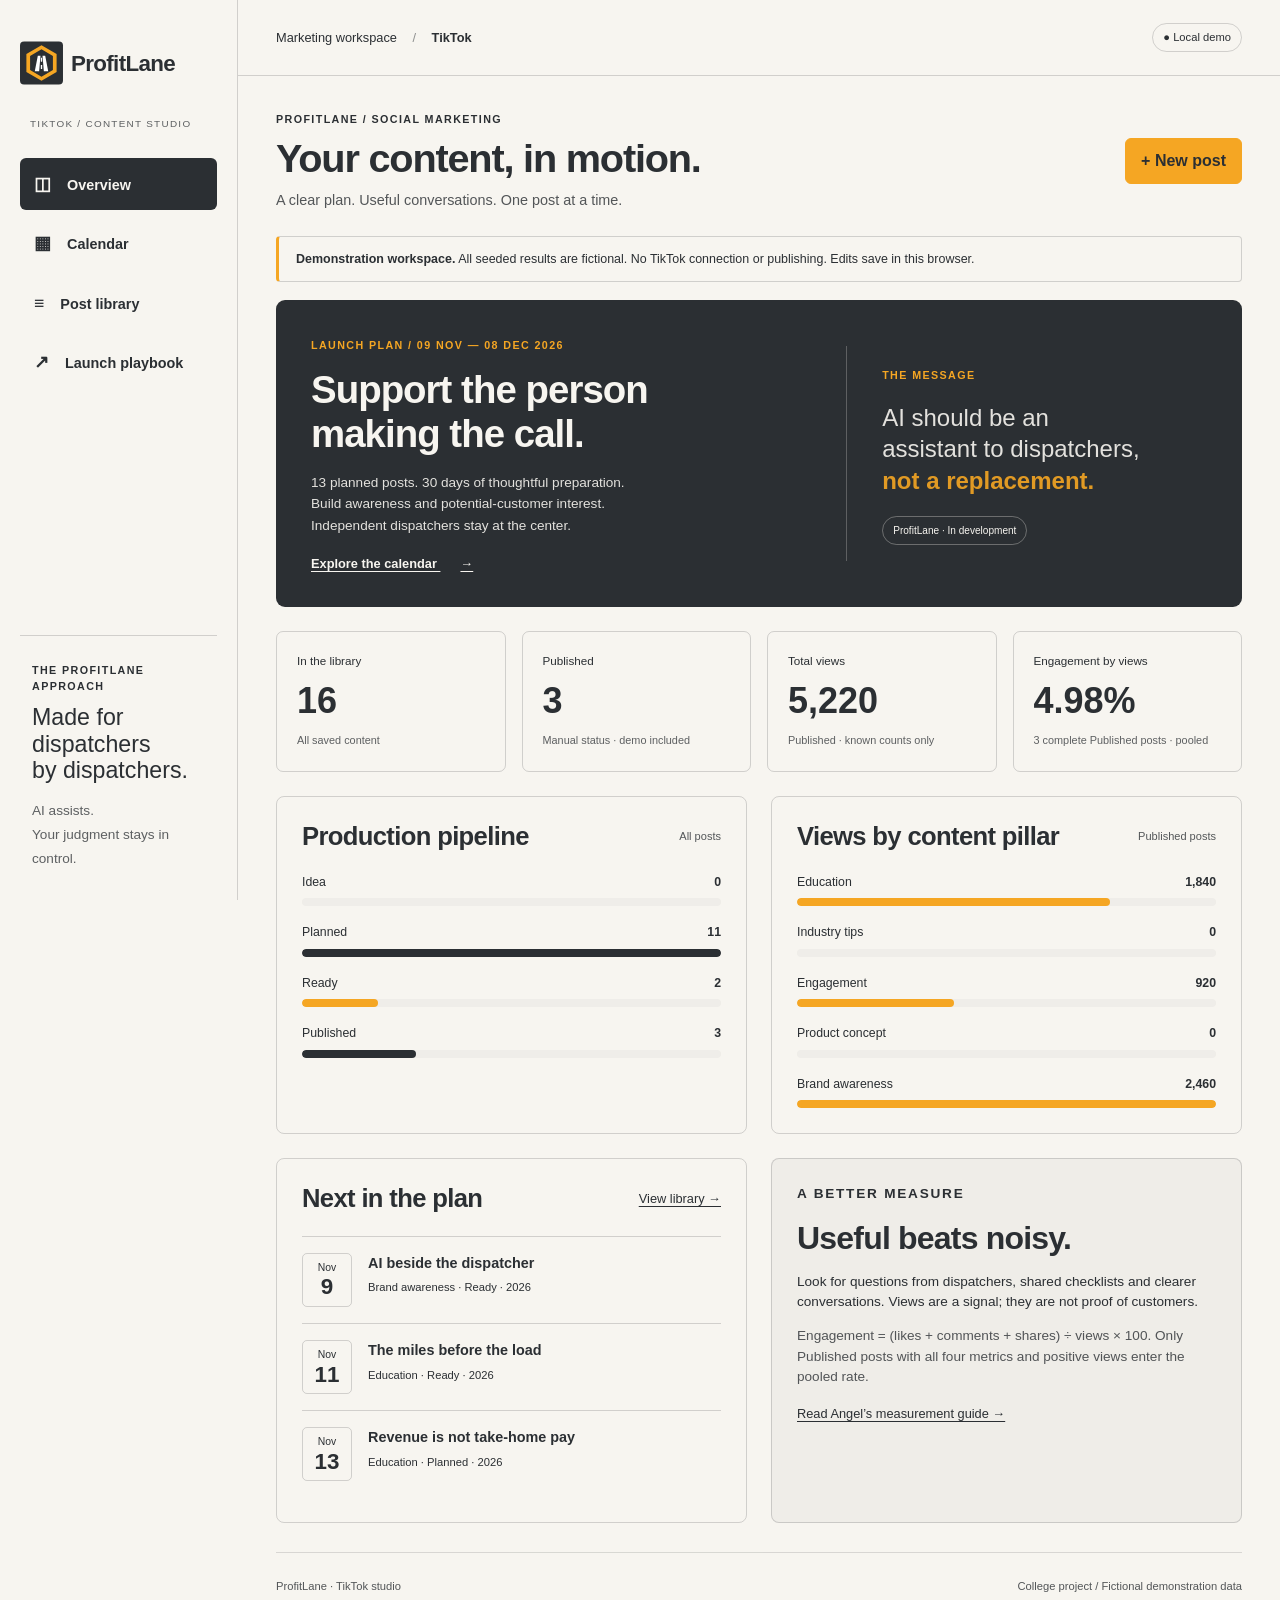
==== website/index.html @ ca00a5d2 "Add ProfitLane tracker workflow to website folder" ====
<!doctype html>
<html lang="en">
<head>
<meta charset="utf-8"><meta name="viewport" content="width=device-width,initial-scale=1">
<meta name="theme-color" content="#2B2F33"><title>ProfitLane · TikTok studio</title>
<link rel="icon" href="../brand/logo-icon.svg" type="image/svg+xml">
<link rel="stylesheet" href="../brand/brand.css"><link rel="stylesheet" href="tracker.css">
<script src="content.js" defer></script><script src="tracker.js" defer></script>
</head>
<body>
<a class="skip-link" href="#main">Skip to workspace</a>
<aside class="sidebar">
<a href="#overview" class="logo-link" aria-label="ProfitLane studio home"><img src="../brand/logo.svg" alt="ProfitLane" width="220" height="56"></a>
<p class="workspace-label">TIKTOK / CONTENT STUDIO</p>
<nav aria-label="Workspace"><a href="#overview" data-view="overview"><span aria-hidden="true">◫</span> Overview</a><a href="#calendar" data-view="calendar"><span aria-hidden="true">▦</span> Calendar</a><a href="#posts" data-view="posts"><span aria-hidden="true">≡</span> Post library</a><a href="#playbook" data-view="playbook"><span aria-hidden="true">↗</span> Launch playbook</a></nav>
<div class="sidebar-bottom"><p class="eyebrow">THE PROFITLANE APPROACH</p><p>Made for dispatchers<br>by dispatchers.</p><small>AI assists.<br>Your judgment stays in control.</small></div>
</aside>
<div class="workspace">
<header class="topbar"><span>Marketing workspace <span class="divider">/</span> <strong>TikTok</strong></span><span class="local-badge">● Local demo</span></header>
<main id="main" tabindex="-1">
<div class="page-heading"><div><p class="eyebrow">PROFITLANE / SOCIAL MARKETING</p><h1 id="page-title">Your content, in motion.</h1><p id="page-subtitle">A clear plan. Useful conversations. One post at a time.</p></div><button id="add-post" class="primary">+ New post</button></div>
<div class="notice"><strong>Demonstration workspace.</strong> All seeded results are fictional. No TikTok connection or publishing. <span id="storage-state">Edits save in this browser.</span></div>
<p id="feedback" class="feedback" role="status" aria-live="polite"></p>
<section id="overview-view" aria-label="Overview">
<div class="hero-panel"><div><span class="eyebrow">LAUNCH PLAN / 09 NOV — 08 DEC 2026</span><h2>Support the person<br>making the call.</h2><p>13 planned posts. 30 days of thoughtful preparation.<br>Build awareness and potential-customer interest.<br>Independent dispatchers stay at the center.</p><a class="light-link" href="#calendar">Explore the calendar <span aria-hidden="true">→</span></a></div><div class="hero-aside"><span class="eyebrow">THE MESSAGE</span><p>AI should be an<br>assistant to dispatchers,<br><strong>not a replacement.</strong></p><span class="outlined-pill">ProfitLane · In development</span></div></div>
<div id="stats" class="stats" aria-label="Workspace statistics"></div>
<div class="two-col"><article class="panel"><div class="panel-heading"><h2>Production pipeline</h2><span class="muted">All posts</span></div><div id="status-chart" class="bar-chart"></div></article><article class="panel"><div class="panel-heading"><h2>Views by content pillar</h2><span class="muted">Published posts</span></div><div id="category-chart" class="bar-chart"></div></article></div>
<div class="two-col"><article class="panel"><div class="panel-heading"><h2>Next in the plan</h2><a href="#posts">View library →</a></div><div id="up-next"></div></article><article class="panel note-panel"><p class="eyebrow">A BETTER MEASURE</p><h2>Useful beats noisy.</h2><p>Look for questions from dispatchers, shared checklists and clearer conversations. Views are a signal; they are not proof of customers.</p><p class="muted">Engagement = (likes + comments + shares) ÷ views × 100. Only Published posts with all four metrics and positive views enter the pooled rate.</p><a href="profile-and-strategy.md">Read Angel’s measurement guide →</a></article></div>
</section>
<section id="calendar-view" aria-label="Content calendar" hidden>
<div class="panel"><div class="panel-heading calendar-heading"><div><p class="eyebrow">PLAN THE WORK</p><h2 id="month-title"></h2></div><div class="button-row"><button id="prev-month" aria-label="Previous month">←</button><button id="launch-month">Launch month</button><button id="next-month" aria-label="Next month">→</button></div></div><p class="muted">Post dates follow your library edits. Production days are reference prompts from the original 30-day plan. Select a post to edit or a prompt for details.</p><div class="calendar-key"><span>● Scheduled post</span><span>○ Preparation / review</span></div><div class="calendar-scroll"><div class="weekdays" aria-hidden="true"><span>Mon</span><span>Tue</span><span>Wed</span><span>Thu</span><span>Fri</span><span>Sat</span><span>Sun</span></div><div id="calendar-grid" class="calendar-grid"></div></div></div>
<article class="panel"><div class="panel-heading"><h2>30 days, with room to prepare.</h2><a href="content-calendar.csv" download>Download reference CSV ↓</a></div><p>13 publishing days and 17 production, engagement or review days. Reserve ideas are optional alternatives, not a daily posting requirement.</p><div id="daily-plan" class="daily-plan"></div></article>
</section>
<section id="posts-view" aria-label="Post library" hidden>
<div class="panel"><div class="panel-heading"><h2>The post library</h2><button id="export">Export backup ↓</button></div><div class="filters"><label>Search<input id="search" type="search" placeholder="Title, description, notes…"></label><label>Status<select id="status-filter"><option value="">All statuses</option><option>Idea</option><option>Planned</option><option>Ready</option><option>Published</option></select></label><label>Category<select id="category-filter"><option value="">All categories</option></select></label><label>From<input id="date-from" type="date"></label><label>Through<input id="date-to" type="date"></label><button id="clear-filters">Clear</button></div><p id="result-count" class="muted" aria-live="polite"></p><div class="table-wrap"><table><caption class="sr-only">Posts and manually entered cumulative performance</caption><thead><tr><th scope="col">Video / description</th><th scope="col">Planned date</th><th scope="col">Category</th><th scope="col">Status</th><th scope="col">Views</th><th scope="col">Likes</th><th scope="col">Comments</th><th scope="col">Shares</th><th scope="col">Engagement</th><th scope="col">Actions</th></tr></thead><tbody id="post-rows"></tbody></table></div><p class="muted">— means unknown or not calculable. Counts are entered manually; blank and measured zero are different. Filters affect this table only. Charts summarize all saved posts.</p></div>
<div class="panel backup-panel"><div><h2>Keep a copy of your work.</h2><p>Browser storage is local to this browser and address. Export regularly. Import replaces this workspace only after confirmation.</p></div><label class="file-label">Import JSON backup<input id="import" type="file" accept=".json,application/json"></label><button id="reset-demo" class="danger">Reset to sample data</button></div>
</section>
<section id="playbook-view" aria-label="Launch playbook" hidden>
<div class="resource-grid"><a class="resource" href="profile-and-strategy.md"><span class="eyebrow">01 / PROFILE + STRATEGY</span><h2>Start with the mission.</h2><p>Owner-selected handle, audience, product concepts, goals and measurement.</p><span>Read the playbook →</span></a><a class="resource" href="content-calendar.md"><span class="eyebrow">02 / 30-DAY PLAN</span><h2>A sustainable rhythm.</h2><p>Every day mapped, with hooks, captions, hashtags and calls to action.</p><span>Open the calendar →</span></a><a class="resource" href="video-scripts.md"><span class="eyebrow">03 / TEN VIDEO SCRIPTS</span><h2>Ready for rehearsal.</h2><p>Role-labeled dialogue, creative concepts and timed camera/edit storyboards.</p><span>Read the scripts →</span></a></div>
<article class="panel"><p class="eyebrow">ACCOUNT SETUP</p><h2>ProfitLane | Dispatcher AI</h2><p class="bio">AI assistance for dispatchers. Your judgment stays in control. In development.</p><p>Owner-selected handle: <strong>@profitlane.dispatch</strong> (registration and availability unverified). Use the approved default square icon with safe circular cropping. No official link is assumed; add Angel’s approved destination only when it is available.</p><p><strong>Primary audience:</strong> independent dispatchers. <strong>Secondary:</strong> independent operators interested in starting their own dispatching. <strong>Cadence:</strong> Monday / Wednesday / Friday. <strong>CTA:</strong> Follow for practical load-review tips.</p></article>
<article class="panel"><p class="eyebrow">ANGEL’S DIRECTION</p><h2>Awareness, interest and human judgment.</h2><p><strong>Marketing goals:</strong> increase brand awareness and attract potential customers. <strong>Tone:</strong> educational, professional, casual and relatable. Angel is comfortable appearing in short client-to-client desk conversations; use his approved industry experience without inventing personal stories.</p><p><strong>AI system tracking concept:</strong> intended to help dispatchers identify logistics companies using AI in broker–dispatcher negotiation or communication so they can choose whom to work with. Method, accuracy, workflow and availability remain unverified. No working detection feature or time-saving result is demonstrated.</p><p><strong>Proposed 1–100 recommendation score:</strong> weight relative to distance, pre-trip deadhead, diesel prices in relevant areas, pallet count and load payment. Angel emphasizes payment; no formula or numerical weights are established. The proposed score is unvalidated and does not guarantee profitability.</p><p><strong>CTAs:</strong> follow @profitlane.dispatch now. Invite product exploration once an approved page exists, and demo requests once Angel has approved a real demo and a working request route. No business contact details have been supplied.</p><p>The marketing tracker is functional; it is separate from the proposed dispatching product. The four research entries remain historical observations, not proof of implemented features or results.</p><p><a href="angel-stakeholder-feedback.md">Read Angel’s exact responses →</a> · <a href="research/README.md">Read the four research entries →</a></p><p class="muted">The reference plan and scripts reflect these updates. Existing saved post edits are preserved; export a backup before manually revising your library. Resetting sample data replaces the whole local workspace.</p></article>
<article class="panel"><div class="panel-heading"><h2>Timed filming scripts</h2><span class="muted">10 videos · about 70–90 seconds each</span></div><div id="scripts"></div></article>
<article class="panel"><h2>Before anything goes live</h2><p>Confirm founder details with Angel. Check product status, labels, arithmetic, privacy, captions and audio rights. The proposed 1–100 score has not been validated. Publish manually only after review.</p><a href="README.md">Open the workspace instructions →</a></article>
</section>
<footer>ProfitLane · TikTok studio <span>College project / Fictional demonstration data</span></footer>
</main>
</div>
<dialog id="post-dialog" aria-labelledby="editor-title"><form id="post-form"><div class="dialog-heading"><div><p class="eyebrow">CONTENT WORKSPACE</p><h2 id="editor-title">New post</h2></div><button type="button" id="close-editor" aria-label="Close post editor">✕</button></div><input type="hidden" name="id"><label>Video title *<input name="title" required maxlength="140"></label><label>Description / main message *<textarea name="description" required maxlength="4000" rows="3"></textarea></label><div class="form-grid"><label>Planned posting date *<input name="date" required type="date" min="2000-01-01" max="2100-12-31"></label><label>Content category *<select name="category" required></select></label><label>Status *<select name="status"><option>Idea</option><option>Planned</option><option>Ready</option><option>Published</option></select></label><label>Video URL (HTTPS)<input name="url" type="url" placeholder="Paste after manual publishing" maxlength="2048"></label></div><fieldset><legend>Cumulative performance · leave unknown counts blank</legend><div class="form-grid metrics-grid"><label>Views<input name="views" type="number" min="0" max="999999999999" step="1"></label><label>Likes<input name="likes" type="number" min="0" max="999999999999" step="1"></label><label>Comments<input name="comments" type="number" min="0" max="999999999999" step="1"></label><label>Shares<input name="shares" type="number" min="0" max="999999999999" step="1"></label></div><output id="rate-preview">Engagement: —</output></fieldset><details class="copy-details"><summary>Hook, format, caption, hashtags & CTA</summary><label>Opening hook<input name="hook" maxlength="500"></label><label>Video format<input name="format" maxlength="500"></label><label>Caption<textarea name="caption" maxlength="2200" rows="2"></textarea></label><label>Hashtags<input name="hashtags" maxlength="500"></label><label>Call to action<input name="cta" maxlength="500"></label></details><label>Notes and next steps<textarea name="notes" maxlength="4000" rows="3" placeholder="Record metric observation date, production notes and one next step."></textarea></label><p id="form-error" class="form-error" role="alert"></p><div class="dialog-actions"><button id="cancel-editor" type="button">Cancel</button><button type="submit" class="primary">Save post</button></div></form></dialog>
<dialog id="prompt-dialog" aria-labelledby="prompt-title"><div class="dialog-heading"><h2 id="prompt-title"></h2><button id="close-prompt" aria-label="Close plan details">✕</button></div><div id="prompt-content"></div></dialog>
<noscript><p>This tracker requires JavaScript. The Markdown playbook, calendar, scripts and CSV remain readable without it.</p></noscript>
</body></html>
---- brand/brand.css ----
/* VERSION 1 — default identity, using the original Concept B geometry and type. */
:root {
  /* Charcoal for the mark, headings and primary controls. */
  --color-primary: #2B2F33;
  /* Amber for supporting panels; pair with charcoal text. */
  --color-secondary: #F5A623;
  /* Amber for emphasis on charcoal; never small text on off-white. */
  --color-accent: #F5A623;
  /* Charcoal ink for everyday reading. */
  --color-text: #2B2F33;
  /* Off-white for the page and full-logo presentation surfaces. */
  --color-background: #F7F5F0;
  /* Retained positive status color; accompany it with a label. */
  --color-success: #27653F;
  /* Retained caution color; accompany it with a label. */
  --color-warning: #875600;
  /* Retained error color; accompany it with a label. */
  --color-error: #AD3039;
  /* Original Concept B heading family, with usable local fallbacks. */
  --font-heading: "Barlow Condensed", "Arial Narrow", Impact, Arial, sans-serif;
  /* Original Concept B body family, with usable local fallbacks. */
  --font-body: "Barlow", "Segoe UI", Arial, sans-serif;
}

* { box-sizing: border-box; }
body { margin: 0; background: var(--color-background); color: var(--color-text); font: 1rem/1.65 var(--font-body); }
html { scroll-behavior: smooth; }
img { display: block; max-width: 100%; height: auto; }
a { color: inherit; text-underline-offset: .25em; }
a:hover { text-decoration-thickness: 2px; }
a:focus-visible { outline: 3px solid var(--color-primary); outline-offset: 5px; }
h1,h2,h3,h4 { font-family: var(--font-heading); line-height: 1.08; letter-spacing: -.025em; margin: 0; }
p { margin: 0 0 1rem; }
.wrap { width: min(1240px, calc(100% - 80px)); margin-inline: auto; }
.eyebrow { text-transform: uppercase; letter-spacing: .13em; font: 700 .72rem/1.5 var(--font-body); }
.skip-link { position: absolute; top: -100px; left: 20px; background: var(--color-background); padding: 12px; z-index: 10; }
.skip-link:focus { top: 12px; }
.site-header { min-height: 100px; display: flex; align-items: center; justify-content: space-between; gap: 24px; border-bottom: 1px solid #2B2F3330; }
.header-logo { width: 198px; }
.site-header nav { display: flex; gap: 24px; flex-wrap: wrap; font-size: .85rem; }
.site-header nav a { text-decoration: none; }
.hero { display: grid; grid-template-columns: 1.3fr 1fr; gap: 65px; align-items: center; padding-block: 64px; }
.hero .eyebrow { margin-bottom: 24px; }
h1 { font-size: clamp(3rem, 5.5vw, 5.2rem); max-width: 720px; }
.hero-copy { max-width: 520px; font-size: 1.1rem; margin-top: 26px; }
.hero-art { background: var(--color-primary); color: var(--color-background); padding: 30px; min-height: 360px; border-radius: 12px; display: flex; flex-direction: column; justify-content: space-between; align-items: start; }
.hero-art img { width: 192px; margin: 0 auto; }
.hero-art p { margin: 0; }
.hero-art strong { font: 700 1.6rem/1.2 var(--font-heading); }
.hero-art .eyebrow { color: var(--color-accent); }
.section { padding-block: 64px; scroll-margin-top: 20px; }
.rule { border-top: 1px solid #2B2F3330; }
.section-head { display: flex; align-items: end; justify-content: space-between; gap: 32px; margin-bottom: 30px; }
.section-head .eyebrow { margin-bottom: 10px; }
h2 { font-size: clamp(2rem, 3.7vw, 3.2rem); }
.section-head > p { max-width: 410px; margin: 0; font-size: .95rem; }
.comparison { display: grid; grid-template-columns: repeat(2,minmax(0,1fr)); gap: 26px; }
.version { border: 1px solid #2B2F3345; border-radius: 10px; overflow: hidden; }
.version.default { border: 2px solid var(--color-primary); }
.version-header { padding: 26px; display: flex; align-items: start; justify-content: space-between; gap: 16px; border-bottom: 1px solid #2B2F3330; }
.version-header h3 { font-size: 1.85rem; margin-top: 6px; }
.version-header p { margin: 0; }
.badge { background: var(--color-primary); color: var(--color-background); padding: 5px 10px; font-size: .72rem; font-weight: 700; border-radius: 3px; }
.badge.amber { background: var(--color-secondary); color: var(--color-primary); }
.full-logo { background: var(--color-background); padding: 36px 26px; min-height: 188px; display: flex; align-items: center; justify-content: center; }
.full-logo img { width: 440px; }
.icon-specimens { display: grid; grid-template-columns: minmax(128px,1fr) minmax(0,1fr); gap: 24px; padding: 28px 26px; border-block: 1px solid #2B2F3330; background: var(--color-background); }
figure { margin: 0; }
.icon-specimens figure { display: flex; flex-direction: column; align-items: start; justify-content: end; gap: 14px; }
.icon-large { width: 160px; height: 160px; }
/* Fixed CSS dimensions, independent of SVG intrinsic sizing. */
.icon-48 { width: 48px; height: 48px; flex: 0 0 48px; }
figcaption { font-size: .75rem; }
.version-copy { padding: 26px; }
.version-copy p { min-height: 80px; }
.asset-links { display: flex; flex-wrap: wrap; gap: 14px 24px; font-size: .85rem; font-weight: 700; }
.note { font-size: .85rem; margin-top: 22px; max-width: 800px; }
.palette { display: grid; grid-template-columns: repeat(3,minmax(0,1fr)); gap: 18px; }
.swatch { border: 1px solid #2B2F3345; border-radius: 6px; overflow: hidden; }
.swatch-color { height: 110px; }
.charcoal { background: var(--color-primary); }
.amber { background: var(--color-secondary); }
.paper { background: var(--color-background); }
.swatch p { padding: 16px; margin: 0; display: flex; justify-content: space-between; flex-wrap: wrap; gap: 8px; font-size: .9rem; }
.statuses { display: flex; flex-wrap: wrap; gap: 12px 26px; margin-top: 26px; font-size: .9rem; font-weight: 700; }
.success { color: var(--color-success); }
.warning { color: var(--color-warning); }
.error { color: var(--color-error); }
.details { display: grid; grid-template-columns: 1fr 1fr; gap: 48px; }
.type-heading { font: 700 2.7rem/1.1 var(--font-heading); margin: 18px 0; }
.type-body { font-size: 1.1rem; margin-block: 18px 28px; }
.actions { display: flex; flex-wrap: wrap; gap: 12px; margin-top: 24px; }
.button { min-height: 44px; display: inline-flex; align-items: center; justify-content: center; padding: 10px 18px; border: 1px solid var(--color-primary); background: var(--color-primary); color: var(--color-background); border-radius: 4px; font-weight: 700; font-size: .9rem; }
.button.secondary { background: var(--color-secondary); color: var(--color-primary); }
.card { padding: 28px; border: 1px solid #2B2F3345; border-radius: 6px; }
.card h3 { font-size: 1.8rem; margin-top: 12px; }
.score-row { display: flex; align-items: center; gap: 24px; margin-top: 28px; }
.score { font: 700 4.5rem/1 var(--font-heading); white-space: nowrap; flex-shrink: 0; }
.score span { font: 400 1rem var(--font-body); }
.score-row p { font-size: .9rem; margin: 0; }
.track { height: 9px; background: #2B2F3325; border-radius: 9px; margin: 24px 0 7px; overflow: hidden; }
.track span { display: block; width: 76%; height: 100%; background: var(--color-primary); }
.range { display: flex; justify-content: space-between; font-size: .75rem; }
.factors { display: grid; grid-template-columns: 1fr 1fr; gap: 8px 22px; padding: 18px 0 18px 18px; margin: 18px 0; border-block: 1px solid #2B2F3330; font-size: .85rem; }
.card small { display: block; font-size: .8rem; }
.mono-preview { padding: 30px; border: 1px solid #2B2F3345; border-radius: 6px; }
.mono-preview img { width: 440px; margin: 20px auto; }
.mono-preview figcaption { display: flex; justify-content: space-between; gap: 20px; }
.guidance { display: grid; grid-template-columns: 1fr 1fr; gap: 48px; }
.guidance h3 { font-size: 1.9rem; margin-bottom: 18px; }
.guidance ul { margin: 0; padding-left: 20px; }
.guidance li { margin-bottom: 14px; }
.taglines { list-style: none; padding: 0; margin: 25px 0 0; }
.taglines li { border-top: 1px solid #2B2F3330; padding: 18px 0; font: 600 1.5rem/1.2 var(--font-heading); }
.profile { display: flex; gap: 18px; align-items: center; padding: 24px; border: 1px solid #2B2F3345; border-radius: 6px; margin-top: 26px; }
.avatar { background: var(--color-primary); border-radius: 50%; width: 88px; height: 88px; padding: 9px; flex-shrink: 0; }
.profile p { margin: 0; font-size: .9rem; }
.profile strong { font-size: 1.1rem; }
.site-footer { border-top: 1px solid #2B2F3330; padding-block: 25px 35px; display: flex; justify-content: space-between; gap: 20px; font-size: .8rem; }
@media (max-width: 900px) {
 .wrap { width: calc(100% - 48px); }
 .hero { gap: 30px; }
 .hero-art { min-height: 330px; }
 .icon-specimens { gap: 18px; }
 .icon-large { width: 128px; height: 128px; }
 .details,.guidance { gap: 28px; }
 .score-row { gap: 16px; }
 .score { font-size: 3.5rem; }
}
@media (max-width: 700px) {
 .hero,.comparison,.details,.guidance { grid-template-columns: 1fr; }
 .hero-art { min-height: 300px; }
 .hero-art img { width: 160px; }
 .section-head { flex-direction: column; align-items: start; gap: 18px; }
 .version-copy p { min-height: 0; }
 .site-header { flex-wrap: wrap; padding-block: 18px; gap: 10px; }
 .site-header nav { gap: 18px; font-size: .8rem; }
 .palette { gap: 12px; }
 .swatch p { padding: 12px; font-size: .8rem; }
}
@media (max-width: 420px) {
 .wrap { width: calc(100% - 36px); }
 .hero { padding-block: 38px; }
 h1 { font-size: 2.9rem; }
 .section { padding-block: 42px; }
 .version-header,.version-copy,.icon-specimens { padding: 22px; }
 .full-logo { min-height: 140px; padding: 22px; }
 .icon-large { width: 128px; height: 128px; }
 .palette { grid-template-columns: 1fr; }
 .swatch-color { height: 65px; }
 .card { padding: 22px; }
 .score { font-size: 3.1rem; }
 .score-row { gap: 14px; }
 .site-footer { flex-direction: column; gap: 8px; }
}
@media (prefers-reduced-motion: reduce) { html { scroll-behavior: auto; } }
@media print {
 .wrap { width: 100%; }
 .site-header nav,.skip-link { display: none; }
 .section { padding-block: 25px; }
 .version { break-inside: avoid; }
 * { print-color-adjust: exact; -webkit-print-color-adjust: exact; }
}
---- website/tracker.css ----
/* Brand tokens and typography are read from ../brand/brand.css, unchanged. */
:root{--line:#2B2F3330;--soft:#2B2F3309}
body{font-family:var(--font-body);font-size:16px;line-height:1.5}
button,input,select,textarea{font:inherit;color:inherit}button,.file-label{cursor:pointer;border:1px solid var(--line);border-radius:6px;padding:10px 15px;background:var(--color-background);font-weight:600}button:hover,.file-label:hover{border-color:var(--color-primary);background:var(--soft)}button:focus-visible,input:focus-visible,select:focus-visible,textarea:focus-visible,summary:focus-visible{outline:3px solid var(--color-primary);outline-offset:3px}.primary{background:var(--color-secondary);color:var(--color-primary);border-color:var(--color-secondary)}.primary:hover{background:var(--color-secondary);border-color:var(--color-primary)}button:disabled{opacity:.5;cursor:default}a{color:inherit}p{margin:0 0 14px}h1{font-size:clamp(2.2rem,3.1vw,3.3rem);letter-spacing:-.03em}h2{font-size:1.6rem;line-height:1.15}h3{font-size:1.25rem}small,.muted{font-size:.85rem}.muted{opacity:.8}.eyebrow{font-size:.67rem;letter-spacing:.13em;margin-bottom:10px}.sidebar{position:fixed;inset:0 auto 0 0;width:238px;border-right:1px solid var(--line);padding:30px 20px;display:flex;flex-direction:column;background:var(--color-background);z-index:3}.logo-link{display:block;padding:8px 0 25px}.logo-link img{width:198px}.workspace-label{font-size:.62rem;letter-spacing:.13em;margin:4px 10px 26px;opacity:.75}.sidebar nav{display:grid;gap:7px}.sidebar nav a{padding:13px 14px;text-decoration:none;border-radius:6px;font-size:.9rem;font-weight:600}.sidebar nav a span{font-size:1.1rem;margin-right:12px}.sidebar nav a[aria-current="page"]{background:var(--color-primary);color:var(--color-background)}.sidebar nav a:hover{box-shadow:inset 0 0 0 1px var(--line)}.sidebar-bottom{margin-top:auto;padding:26px 12px 0;border-top:1px solid var(--line)}.sidebar-bottom p:not(.eyebrow){font-family:var(--font-heading);font-size:1.45rem;line-height:1.15}.sidebar-bottom small{opacity:.75}.workspace{margin-left:238px}.topbar{height:76px;border-bottom:1px solid var(--line);padding:0 38px;display:flex;align-items:center;justify-content:space-between;font-size:.8rem}.divider{margin:0 12px;opacity:.5}.local-badge{border:1px solid var(--line);padding:5px 10px;border-radius:20px;font-size:.7rem}main{max-width:1540px;margin:auto;padding:35px 38px 0}.page-heading{display:flex;align-items:center;justify-content:space-between;gap:20px;margin-bottom:24px}.page-heading p:last-child{margin:10px 0 0;font-size:.9rem;opacity:.8}.notice{font-size:.78rem;padding:13px 17px;border:1px solid var(--line);border-left:3px solid var(--color-secondary);border-radius:4px;margin-bottom:18px}.feedback{font-size:.85rem;color:var(--color-success);margin:0}.feedback:not(:empty){padding:10px 0 18px}.feedback.warning{color:var(--color-warning)}.hero-panel{display:grid;grid-template-columns:1.4fr 1fr;gap:30px;background:var(--color-primary);color:var(--color-background);border-radius:9px;padding:32px 35px;margin-bottom:24px}.hero-panel .eyebrow{color:var(--color-secondary)}.hero-panel h2{font-size:clamp(2rem,3vw,3.2rem);margin:12px 0 15px}.hero-panel p{font-size:.85rem;line-height:1.6;opacity:.9}.light-link{font-size:.8rem;font-weight:600}.light-link span{margin-left:20px}.hero-aside{border-left:1px solid #F7F5F040;padding:16px 0 16px 35px;align-self:center}.hero-aside p{font:1.5rem/1.3 var(--font-heading);margin:16px 0 20px}.hero-aside strong{color:var(--color-secondary)}.outlined-pill{border:1px solid #F7F5F050;padding:6px 10px;border-radius:20px;font-size:.63rem;display:inline-block}.stats{display:grid;grid-template-columns:repeat(4,1fr);gap:16px;margin-bottom:24px}.stat{border:1px solid var(--line);border-radius:7px;padding:20px}.stat span{font-size:.73rem;display:block}.stat strong{font-family:var(--font-heading);font-size:2.25rem;line-height:1.2;display:block;margin:10px 0 4px}.stat small{font-size:.68rem;opacity:.75}.two-col{display:grid;grid-template-columns:1fr 1fr;gap:24px}.panel{border:1px solid var(--line);border-radius:8px;padding:25px;margin-bottom:24px}.panel-heading{display:flex;justify-content:space-between;align-items:center;gap:16px;margin-bottom:22px}.panel-heading a{font-size:.8rem}.panel-heading .muted{font-size:.69rem}.bar-chart{display:grid;gap:17px}.bar-label{display:flex;justify-content:space-between;font-size:.77rem;margin-bottom:7px}.bar-track{height:8px;border-radius:10px;background:var(--soft);overflow:hidden}.bar-fill{height:100%;background:var(--color-primary);border-radius:10px}.bar-fill.amber-fill{background:var(--color-secondary)}.up-item{display:flex;gap:16px;border-top:1px solid var(--line);padding:16px 0}.up-date{font-size:.65rem;min-width:50px;text-align:center;border:1px solid var(--line);border-radius:5px;padding:6px}.up-date b{display:block;font-size:1.4rem;font-family:var(--font-heading);line-height:1.1}.up-item button{display:block;text-align:left;border:0;padding:0;background:none;font-size:.9rem}.up-item small{font-size:.7rem}.note-panel{background:var(--soft)}.note-panel h2{font-size:2rem;margin:15px 0}.note-panel a{font-size:.8rem}.note-panel p{font-size:.85rem}.filters{display:grid;grid-template-columns:1.7fr 1fr 1.1fr 1fr 1fr auto;align-items:end;gap:12px;margin-bottom:20px}label{display:grid;gap:6px;font-size:.8rem;font-weight:600}input,select,textarea{background:var(--color-background);border:1px solid var(--line);border-radius:5px;padding:10px;min-width:0;width:100%;font-size:.88rem;font-weight:400}textarea{resize:vertical}.table-wrap{overflow-x:auto}table{width:100%;border-collapse:collapse;text-align:left;font-size:.78rem;min-width:1050px}th{font-size:.65rem;text-transform:uppercase;letter-spacing:.04em;padding:13px 10px;border-block:1px solid var(--line);background:var(--soft)}td{padding:17px 10px;border-bottom:1px solid var(--line);vertical-align:top}td:first-child{min-width:240px;max-width:300px}td strong{display:block;font-size:.85rem}td p{font-size:.73rem;margin:7px 0;opacity:.8}td small{font-size:.68rem}td button{padding:5px 8px;font-size:.7rem;margin:0 5px 6px 0}.status{display:inline-block;font-size:.65rem;white-space:nowrap;border:1px solid var(--line);padding:4px 8px;border-radius:20px}.status-ready{background:var(--color-secondary)}.status-published{background:var(--color-primary);color:var(--color-background)}.danger{color:var(--color-error)}.table-wrap+p{margin-top:18px}.backup-panel{display:flex;gap:20px;align-items:center;justify-content:space-between}.backup-panel p{font-size:.8rem;max-width:560px;margin-top:12px}.file-label{font-size:.8rem;white-space:nowrap}.file-label input{font-size:.7rem;padding:0;border:0;max-width:180px}.calendar-key{display:flex;gap:25px;font-size:.75rem;margin:15px 0}.button-row{display:flex;gap:8px}.calendar-scroll{overflow-x:auto}.weekdays,.calendar-grid{display:grid;grid-template-columns:repeat(7,minmax(0,1fr));min-width:700px}.weekdays{font-size:.7rem;text-align:center;margin-bottom:8px}.calendar-grid{border-left:1px solid var(--line);border-top:1px solid var(--line)}.day-cell{min-height:125px;border-right:1px solid var(--line);border-bottom:1px solid var(--line);padding:8px}.day-cell.outside{background:var(--soft)}.day-number{font-size:.72rem;display:block;margin-bottom:8px}.calendar-post,.calendar-prompt{font-size:.67rem;text-align:left;padding:6px;border-radius:4px;display:block;width:100%;margin-bottom:5px;line-height:1.3;overflow-wrap:anywhere}.calendar-post{background:var(--color-secondary);border-color:var(--color-secondary)}.calendar-prompt{background:transparent;border-style:dashed}.daily-plan{display:grid;grid-template-columns:repeat(3,1fr);gap:10px}.plan-card{font-size:.8rem;text-align:left;padding:15px}.plan-card small{display:block;font-size:.66rem;margin-bottom:7px}.plan-card b{display:block;margin-bottom:7px}.plan-card span{font-size:.67rem}.resource-grid{display:grid;grid-template-columns:repeat(3,1fr);gap:20px;margin-bottom:24px}.resource{border:1px solid var(--line);padding:25px;border-radius:7px;text-decoration:none;display:flex;flex-direction:column}.resource:hover{background:var(--soft)}.resource h2{margin:14px 0}.resource p{font-size:.85rem}.resource>span:last-child{margin-top:auto;font-size:.8rem;text-decoration:underline}.bio{font-size:1.15rem;border-left:3px solid var(--color-secondary);padding:12px 20px;margin:24px 0}details{border-top:1px solid var(--line);padding:16px 0}summary{cursor:pointer;font-weight:600;font-size:.9rem}details p{font-size:.85rem;margin:15px 0}details .script-body{font-size:1rem;line-height:1.75;padding:18px;background:var(--soft)}footer{padding:25px 0;border-top:1px solid var(--line);font-size:.7rem;display:flex;justify-content:space-between;gap:15px;margin-top:5px;opacity:.8}dialog{border:1px solid var(--line);border-radius:10px;background:var(--color-background);color:var(--color-text);width:min(720px,calc(100% - 24px));max-height:90dvh;padding:28px}dialog::backdrop{background:#2B2F3399}.dialog-heading{display:flex;justify-content:space-between;align-items:center;gap:20px;margin-bottom:25px}.dialog-heading button{padding:6px 10px}#post-form>label{margin-bottom:18px}.form-grid{display:grid;grid-template-columns:1fr 1fr;gap:16px;margin-bottom:18px}.metrics-grid{grid-template-columns:repeat(4,1fr);margin:8px 0 15px}fieldset{border:1px solid var(--line);border-radius:6px;padding:15px;margin:0 0 18px}legend{font-size:.75rem;padding:0 5px}output{font-size:.8rem}.copy-details{margin:0 0 15px}.copy-details label{margin-top:15px}.dialog-actions{display:flex;justify-content:flex-end;gap:10px;margin-top:20px}.form-error{color:var(--color-error);font-size:.85rem}.sr-only{position:absolute;width:1px;height:1px;padding:0;margin:-1px;overflow:hidden;clip:rect(0,0,0,0);white-space:nowrap;border:0}#prompt-content p{font-size:.9rem}#prompt-content h3{margin:20px 0 10px}[hidden]{display:none!important}
@media(min-width:1600px){main{padding-top:45px}.hero-panel{padding:40px}}
@media(max-width:1150px){.sidebar{width:200px;padding:25px 14px}.logo-link img{width:170px}.workspace{margin-left:200px}main{padding:28px 24px 0}.topbar{padding:0 24px}.filters{grid-template-columns:repeat(3,1fr)}.hero-panel{padding:25px}.hero-aside{padding-left:24px}.stats{gap:10px}.stat{padding:15px}.backup-panel{flex-wrap:wrap}.daily-plan{grid-template-columns:repeat(2,1fr)}}
@media(max-width:800px){.sidebar{position:static;width:auto;display:block;padding:15px 20px;border-right:0;border-bottom:1px solid var(--line)}.logo-link{padding:0 0 15px}.workspace-label,.sidebar-bottom{display:none}.sidebar nav{display:flex;gap:5px;flex-wrap:wrap}.sidebar nav a{padding:9px;font-size:.78rem}.sidebar nav a span{margin-right:5px}.workspace{margin-left:0}.topbar{height:55px;padding:0 20px}main{padding:24px 20px 0}.two-col{grid-template-columns:1fr;gap:0}.resource-grid{grid-template-columns:1fr}.hero-panel{grid-template-columns:1fr}.hero-aside{display:none}.stats{grid-template-columns:1fr 1fr}.page-heading{align-items:start}.page-heading button{font-size:.8rem;white-space:nowrap}.filters{grid-template-columns:1fr 1fr}.panel{padding:18px}.page-heading p:last-child{font-size:.8rem}.daily-plan{grid-template-columns:1fr 1fr}.panel-heading{flex-wrap:wrap}footer{flex-direction:column}.calendar-heading{align-items:start}}
@media(max-width:440px){main{padding:20px 12px 0}.sidebar{padding:15px 12px}.page-heading{flex-direction:column}.page-heading button{align-self:stretch}.hero-panel{padding:22px}.stat strong{font-size:1.9rem}.filters,.daily-plan{grid-template-columns:1fr}.form-grid{grid-template-columns:1fr}.metrics-grid{grid-template-columns:1fr 1fr}dialog{padding:20px}.backup-panel{display:block}.backup-panel>*{margin-bottom:15px}.notice{font-size:.75rem}.topbar{font-size:.68rem;padding:0 12px}}
@media print{.sidebar,.topbar,.page-heading>button,.filters,.backup-panel,button{display:none!important}.workspace{margin:0}main{padding:0}.hero-panel{background:var(--color-background);color:var(--color-primary)}.stats{grid-template-columns:repeat(4,1fr)}}

/* Filming reader: exact commentary stays beside its timed visual directions. */
.video-script{padding:20px 0}.video-script>summary{font-size:1rem;line-height:1.5}.script-duration{display:inline-block;font-size:.75rem;font-weight:400;border:1px solid var(--line);border-radius:20px;padding:3px 9px;margin-left:8px}.script-meta,.script-reader-note{font-size:.85rem}.script-reader-note{border-left:3px solid var(--color-secondary);padding:10px 14px}.script-timeline{padding:0;list-style:none;margin:24px 0}.script-beat{border:1px solid var(--line);border-radius:7px;margin:0 0 18px;overflow:hidden;break-inside:avoid}.script-beat h3{font:700 .9rem var(--font-body);padding:12px 18px;background:var(--color-primary);color:var(--color-background);letter-spacing:.03em}.spoken-block{padding:20px 22px}.script-label{font-size:.7rem;font-weight:700;letter-spacing:.1em}.spoken-block .spoken-line{font-size:1.08rem;line-height:1.8;margin:10px 0 0;max-width:68ch}.visual-directions{display:grid;grid-template-columns:1.3fr 1fr;gap:24px;border-top:1px solid var(--line);background:var(--soft);padding:16px 22px}.visual-directions p{font-size:.9rem;line-height:1.6;margin:0}.visual-directions strong{font-size:.68rem;letter-spacing:.08em}#document-formatted{min-width:0}
@media(max-width:600px){.visual-directions{grid-template-columns:1fr;gap:15px}.spoken-block,.visual-directions{padding:16px}.spoken-block .spoken-line{font-size:1rem}.script-duration{display:block;width:fit-content;margin:8px 0}.script-beat h3{padding:12px 16px}}

.production-brief{background:var(--soft);border:1px solid var(--line);border-radius:6px;padding:16px 20px;margin:18px 0}.production-brief p{font-size:.9rem;line-height:1.65;margin:0 0 14px}.production-brief p:last-child{margin-bottom:0}.production-brief strong{font-size:.76rem;letter-spacing:.02em}.spoken-line strong{font-size:.85em}.spoken-block .spoken-line+.spoken-line{margin-top:14px}
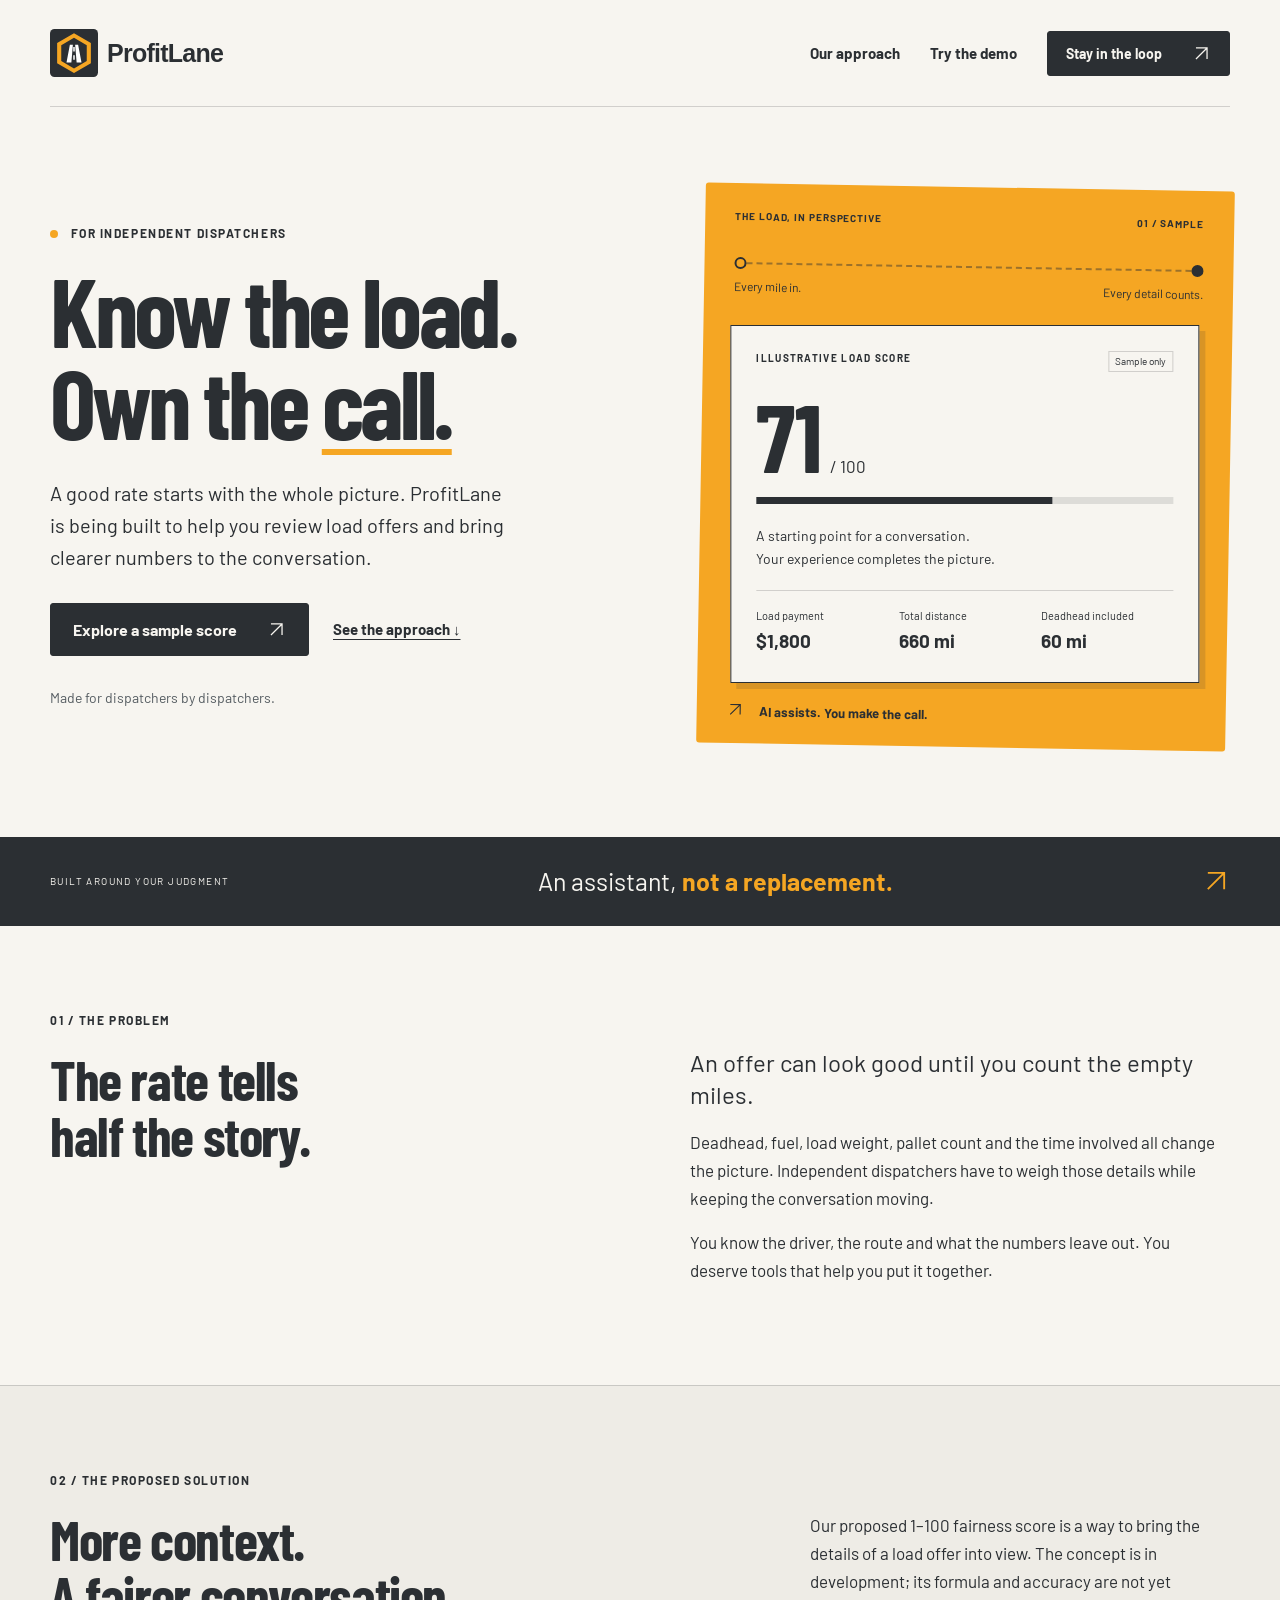
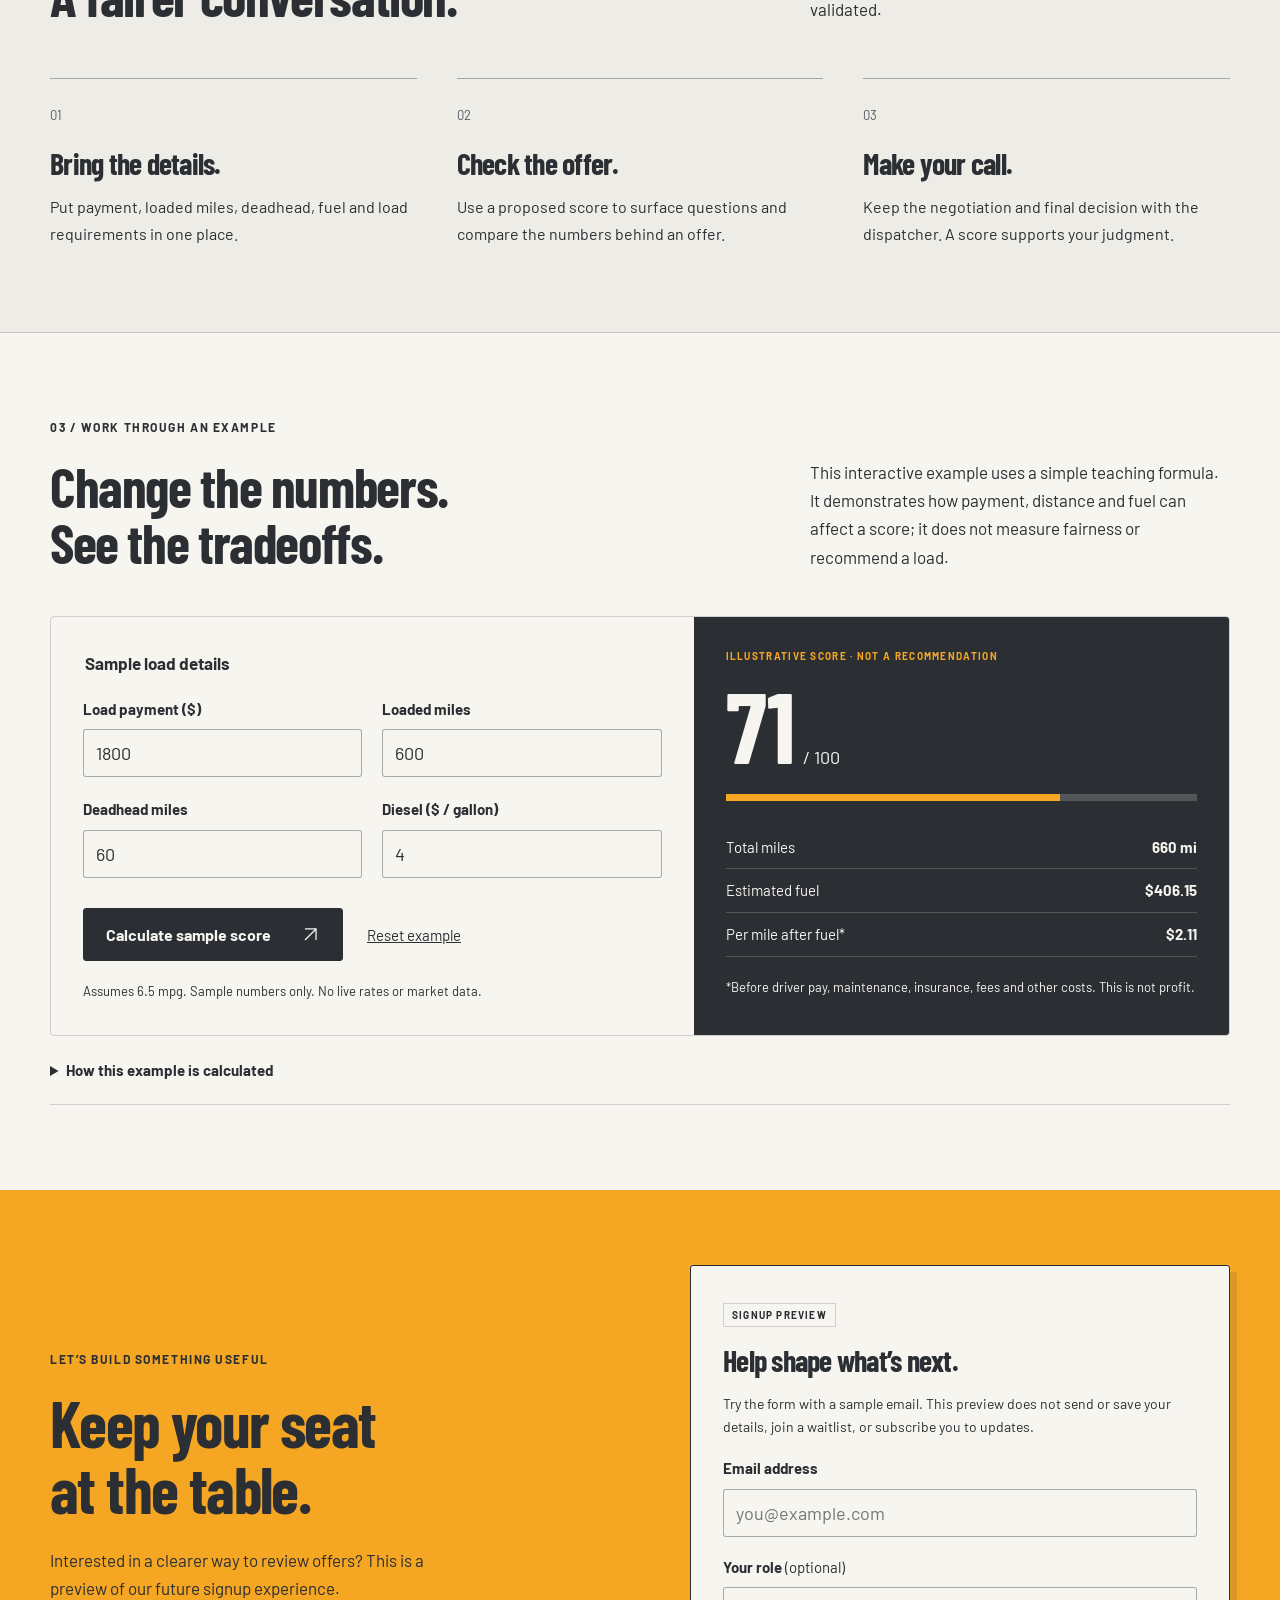
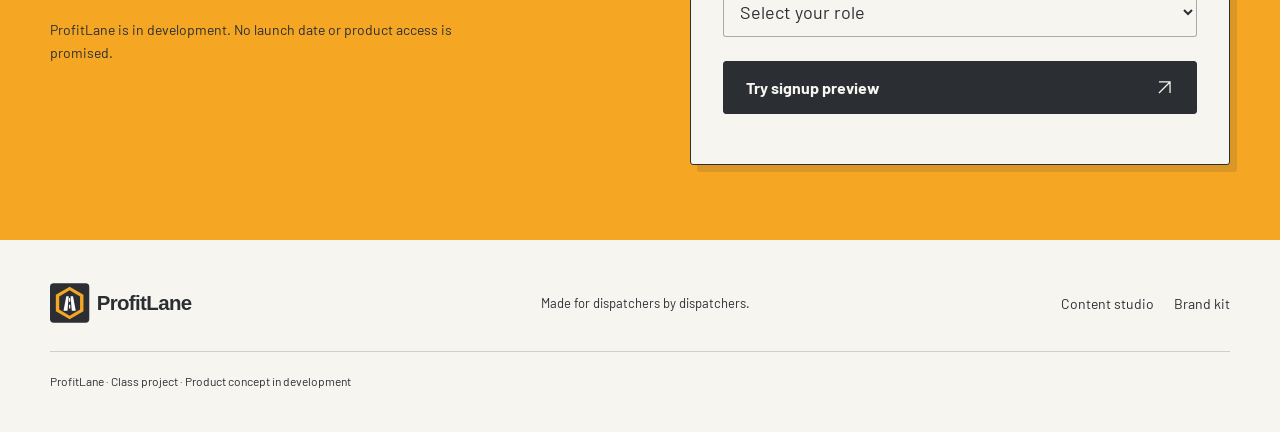
==== commit fac795d3: "Build branded ProfitLane landing page with sample load score" ====
--- a/website/index.html
+++ b/website/index.html
@@ -1,51 +1,27 @@
 <!doctype html>
 <html lang="en">
 <head>
-<meta charset="utf-8"><meta name="viewport" content="width=device-width,initial-scale=1">
-<meta name="theme-color" content="#2B2F33"><title>ProfitLane · TikTok studio</title>
+<meta charset="utf-8"><meta name="viewport" content="width=device-width, initial-scale=1">
+<title>ProfitLane — Made for dispatchers by dispatchers.</title>
+<meta name="description" content="A clearer view of the load offer. Explore ProfitLane’s proposed fairness score for independent dispatchers. AI assists. You make the call.">
+<meta name="theme-color" content="#2B2F33">
 <link rel="icon" href="../brand/logo-icon.svg" type="image/svg+xml">
-<link rel="stylesheet" href="../brand/brand.css"><link rel="stylesheet" href="tracker.css">
-<script src="content.js" defer></script><script src="tracker.js" defer></script>
+<link rel="stylesheet" href="../brand/brand.css"><link rel="stylesheet" href="landing.css">
+<script src="landing.js" defer></script>
 </head>
-<body>
-<a class="skip-link" href="#main">Skip to workspace</a>
-<aside class="sidebar">
-<a href="#overview" class="logo-link" aria-label="ProfitLane studio home"><img src="../brand/logo.svg" alt="ProfitLane" width="220" height="56"></a>
-<p class="workspace-label">TIKTOK / CONTENT STUDIO</p>
-<nav aria-label="Workspace"><a href="#overview" data-view="overview"><span aria-hidden="true">◫</span> Overview</a><a href="#calendar" data-view="calendar"><span aria-hidden="true">▦</span> Calendar</a><a href="#posts" data-view="posts"><span aria-hidden="true">≡</span> Post library</a><a href="#playbook" data-view="playbook"><span aria-hidden="true">↗</span> Launch playbook</a></nav>
-<div class="sidebar-bottom"><p class="eyebrow">THE PROFITLANE APPROACH</p><p>Made for dispatchers<br>by dispatchers.</p><small>AI assists.<br>Your judgment stays in control.</small></div>
-</aside>
-<div class="workspace">
-<header class="topbar"><span>Marketing workspace <span class="divider">/</span> <strong>TikTok</strong></span><span class="local-badge">● Local demo</span></header>
-<main id="main" tabindex="-1">
-<div class="page-heading"><div><p class="eyebrow">PROFITLANE / SOCIAL MARKETING</p><h1 id="page-title">Your content, in motion.</h1><p id="page-subtitle">A clear plan. Useful conversations. One post at a time.</p></div><button id="add-post" class="primary">+ New post</button></div>
-<div class="notice"><strong>Demonstration workspace.</strong> All seeded results are fictional. No TikTok connection or publishing. <span id="storage-state">Edits save in this browser.</span></div>
-<p id="feedback" class="feedback" role="status" aria-live="polite"></p>
-<section id="overview-view" aria-label="Overview">
-<div class="hero-panel"><div><span class="eyebrow">LAUNCH PLAN / 09 NOV — 08 DEC 2026</span><h2>Support the person<br>making the call.</h2><p>13 planned posts. 30 days of thoughtful preparation.<br>Build awareness and potential-customer interest.<br>Independent dispatchers stay at the center.</p><a class="light-link" href="#calendar">Explore the calendar <span aria-hidden="true">→</span></a></div><div class="hero-aside"><span class="eyebrow">THE MESSAGE</span><p>AI should be an<br>assistant to dispatchers,<br><strong>not a replacement.</strong></p><span class="outlined-pill">ProfitLane · In development</span></div></div>
-<div id="stats" class="stats" aria-label="Workspace statistics"></div>
-<div class="two-col"><article class="panel"><div class="panel-heading"><h2>Production pipeline</h2><span class="muted">All posts</span></div><div id="status-chart" class="bar-chart"></div></article><article class="panel"><div class="panel-heading"><h2>Views by content pillar</h2><span class="muted">Published posts</span></div><div id="category-chart" class="bar-chart"></div></article></div>
-<div class="two-col"><article class="panel"><div class="panel-heading"><h2>Next in the plan</h2><a href="#posts">View library →</a></div><div id="up-next"></div></article><article class="panel note-panel"><p class="eyebrow">A BETTER MEASURE</p><h2>Useful beats noisy.</h2><p>Look for questions from dispatchers, shared checklists and clearer conversations. Views are a signal; they are not proof of customers.</p><p class="muted">Engagement = (likes + comments + shares) ÷ views × 100. Only Published posts with all four metrics and positive views enter the pooled rate.</p><a href="profile-and-strategy.md">Read Angel’s measurement guide →</a></article></div>
+<body class="landing">
+<a class="skip-link" href="#main">Skip to content</a>
+<header class="masthead shell"><a href="#" aria-label="ProfitLane home"><img src="../brand/logo.svg" width="220" height="56" alt="ProfitLane"></a><nav aria-label="Main navigation"><a href="#approach">Our approach</a><a href="#demo">Try the demo</a><a class="action small" href="#signup">Stay in the loop <svg class="arrow-icon" aria-hidden="true" viewBox="0 0 24 24" fill="none" stroke="currentColor" stroke-width="1.6"><path d="M5 19 19 5M5 5h14v14"/></svg></a></nav></header>
+<main id="main">
+<section class="intro shell" aria-labelledby="headline">
+<div class="intro-copy"><p class="eyebrow"><span class="signal" aria-hidden="true"></span> FOR INDEPENDENT DISPATCHERS</p><h1 id="headline">Know the load.<br>Own the <em>call.</em></h1><p class="lede">A good rate starts with the whole picture. ProfitLane is being built to help you review load offers and bring clearer numbers to the conversation.</p><div class="cta-row"><a class="action" href="#demo">Explore a sample score <svg class="arrow-icon" aria-hidden="true" viewBox="0 0 24 24" fill="none" stroke="currentColor" stroke-width="1.6"><path d="M5 19 19 5M5 5h14v14"/></svg></a><a class="text-link" href="#approach">See the approach <span aria-hidden="true">↓</span></a></div><p class="tagline">Made for dispatchers by dispatchers.</p></div>
+<div class="offer-visual"><div class="visual-top"><span>THE LOAD, IN PERSPECTIVE</span><span>01 / SAMPLE</span></div><div class="route" aria-hidden="true"><span class="route-dot"></span><span class="route-line"></span><span class="route-dot filled"></span></div><div class="route-labels"><span>Every mile in.</span><span>Every detail counts.</span></div><div class="sample-card"><div class="card-top"><span class="eyebrow">ILLUSTRATIVE LOAD SCORE</span><span class="sample-label">Sample only</span></div><div class="sample-score">71<span>/ 100</span></div><div class="sample-meter" aria-hidden="true"><span></span></div><p>A starting point for a conversation.<br>Your experience completes the picture.</p><dl class="sample-facts"><div><dt>Load payment</dt><dd>$1,800</dd></div><div><dt>Total distance</dt><dd>660 mi</dd></div><div><dt>Deadhead included</dt><dd>60 mi</dd></div></dl></div><div class="visual-bottom"><svg class="arrow-icon" aria-hidden="true" viewBox="0 0 24 24" fill="none" stroke="currentColor" stroke-width="1.6"><path d="M5 19 19 5M5 5h14v14"/></svg> AI assists. You make the call.</div></div>
 </section>
-<section id="calendar-view" aria-label="Content calendar" hidden>
-<div class="panel"><div class="panel-heading calendar-heading"><div><p class="eyebrow">PLAN THE WORK</p><h2 id="month-title"></h2></div><div class="button-row"><button id="prev-month" aria-label="Previous month">←</button><button id="launch-month">Launch month</button><button id="next-month" aria-label="Next month">→</button></div></div><p class="muted">Post dates follow your library edits. Production days are reference prompts from the original 30-day plan. Select a post to edit or a prompt for details.</p><div class="calendar-key"><span>● Scheduled post</span><span>○ Preparation / review</span></div><div class="calendar-scroll"><div class="weekdays" aria-hidden="true"><span>Mon</span><span>Tue</span><span>Wed</span><span>Thu</span><span>Fri</span><span>Sat</span><span>Sun</span></div><div id="calendar-grid" class="calendar-grid"></div></div></div>
-<article class="panel"><div class="panel-heading"><h2>30 days, with room to prepare.</h2><a href="content-calendar.csv" download>Download reference CSV ↓</a></div><p>13 publishing days and 17 production, engagement or review days. Reserve ideas are optional alternatives, not a daily posting requirement.</p><div id="daily-plan" class="daily-plan"></div></article>
-</section>
-<section id="posts-view" aria-label="Post library" hidden>
-<div class="panel"><div class="panel-heading"><h2>The post library</h2><button id="export">Export backup ↓</button></div><div class="filters"><label>Search<input id="search" type="search" placeholder="Title, description, notes…"></label><label>Status<select id="status-filter"><option value="">All statuses</option><option>Idea</option><option>Planned</option><option>Ready</option><option>Published</option></select></label><label>Category<select id="category-filter"><option value="">All categories</option></select></label><label>From<input id="date-from" type="date"></label><label>Through<input id="date-to" type="date"></label><button id="clear-filters">Clear</button></div><p id="result-count" class="muted" aria-live="polite"></p><div class="table-wrap"><table><caption class="sr-only">Posts and manually entered cumulative performance</caption><thead><tr><th scope="col">Video / description</th><th scope="col">Planned date</th><th scope="col">Category</th><th scope="col">Status</th><th scope="col">Views</th><th scope="col">Likes</th><th scope="col">Comments</th><th scope="col">Shares</th><th scope="col">Engagement</th><th scope="col">Actions</th></tr></thead><tbody id="post-rows"></tbody></table></div><p class="muted">— means unknown or not calculable. Counts are entered manually; blank and measured zero are different. Filters affect this table only. Charts summarize all saved posts.</p></div>
-<div class="panel backup-panel"><div><h2>Keep a copy of your work.</h2><p>Browser storage is local to this browser and address. Export regularly. Import replaces this workspace only after confirmation.</p></div><label class="file-label">Import JSON backup<input id="import" type="file" accept=".json,application/json"></label><button id="reset-demo" class="danger">Reset to sample data</button></div>
-</section>
-<section id="playbook-view" aria-label="Launch playbook" hidden>
-<div class="resource-grid"><a class="resource" href="profile-and-strategy.md"><span class="eyebrow">01 / PROFILE + STRATEGY</span><h2>Start with the mission.</h2><p>Owner-selected handle, audience, product concepts, goals and measurement.</p><span>Read the playbook →</span></a><a class="resource" href="content-calendar.md"><span class="eyebrow">02 / 30-DAY PLAN</span><h2>A sustainable rhythm.</h2><p>Every day mapped, with hooks, captions, hashtags and calls to action.</p><span>Open the calendar →</span></a><a class="resource" href="video-scripts.md"><span class="eyebrow">03 / TEN VIDEO SCRIPTS</span><h2>Ready for rehearsal.</h2><p>Role-labeled dialogue, creative concepts and timed camera/edit storyboards.</p><span>Read the scripts →</span></a></div>
-<article class="panel"><p class="eyebrow">ACCOUNT SETUP</p><h2>ProfitLane | Dispatcher AI</h2><p class="bio">AI assistance for dispatchers. Your judgment stays in control. In development.</p><p>Owner-selected handle: <strong>@profitlane.dispatch</strong> (registration and availability unverified). Use the approved default square icon with safe circular cropping. No official link is assumed; add Angel’s approved destination only when it is available.</p><p><strong>Primary audience:</strong> independent dispatchers. <strong>Secondary:</strong> independent operators interested in starting their own dispatching. <strong>Cadence:</strong> Monday / Wednesday / Friday. <strong>CTA:</strong> Follow for practical load-review tips.</p></article>
-<article class="panel"><p class="eyebrow">ANGEL’S DIRECTION</p><h2>Awareness, interest and human judgment.</h2><p><strong>Marketing goals:</strong> increase brand awareness and attract potential customers. <strong>Tone:</strong> educational, professional, casual and relatable. Angel is comfortable appearing in short client-to-client desk conversations; use his approved industry experience without inventing personal stories.</p><p><strong>AI system tracking concept:</strong> intended to help dispatchers identify logistics companies using AI in broker–dispatcher negotiation or communication so they can choose whom to work with. Method, accuracy, workflow and availability remain unverified. No working detection feature or time-saving result is demonstrated.</p><p><strong>Proposed 1–100 recommendation score:</strong> weight relative to distance, pre-trip deadhead, diesel prices in relevant areas, pallet count and load payment. Angel emphasizes payment; no formula or numerical weights are established. The proposed score is unvalidated and does not guarantee profitability.</p><p><strong>CTAs:</strong> follow @profitlane.dispatch now. Invite product exploration once an approved page exists, and demo requests once Angel has approved a real demo and a working request route. No business contact details have been supplied.</p><p>The marketing tracker is functional; it is separate from the proposed dispatching product. The four research entries remain historical observations, not proof of implemented features or results.</p><p><a href="angel-stakeholder-feedback.md">Read Angel’s exact responses →</a> · <a href="research/README.md">Read the four research entries →</a></p><p class="muted">The reference plan and scripts reflect these updates. Existing saved post edits are preserved; export a backup before manually revising your library. Resetting sample data replaces the whole local workspace.</p></article>
-<article class="panel"><div class="panel-heading"><h2>Timed filming scripts</h2><span class="muted">10 videos · about 70–90 seconds each</span></div><div id="scripts"></div></article>
-<article class="panel"><h2>Before anything goes live</h2><p>Confirm founder details with Angel. Check product status, labels, arithmetic, privacy, captions and audio rights. The proposed 1–100 score has not been validated. Publish manually only after review.</p><a href="README.md">Open the workspace instructions →</a></article>
-</section>
-<footer>ProfitLane · TikTok studio <span>College project / Fictional demonstration data</span></footer>
+<div class="principle"><div class="shell principle-inner"><span>BUILT AROUND YOUR JUDGMENT</span><p>An assistant, <strong>not a replacement.</strong></p><svg class="arrow-icon" aria-hidden="true" viewBox="0 0 24 24" fill="none" stroke="currentColor" stroke-width="1.6"><path d="M5 19 19 5M5 5h14v14"/></svg></div></div>
+<section class="section-space shell problem" id="approach"><div><p class="eyebrow">01 / THE PROBLEM</p><h2>The rate tells<br>half the story.</h2></div><div><p class="section-lede">An offer can look good until you count the empty miles.</p><p>Deadhead, fuel, load weight, pallet count and the time involved all change the picture. Independent dispatchers have to weigh those details while keeping the conversation moving.</p><p>You know the driver, the route and what the numbers leave out. You deserve tools that help you put it together.</p></div></section>
+<section class="solution-band"><div class="shell section-space"><div class="section-heading"><div><p class="eyebrow">02 / THE PROPOSED SOLUTION</p><h2>More context.<br>A fairer conversation.</h2></div><p>Our proposed 1–100 fairness score is a way to bring the details of a load offer into view. The concept is in development; its formula and accuracy are not yet validated.</p></div><div class="steps"><article><span class="step-number">01</span><h3>Bring the details.</h3><p>Put payment, loaded miles, deadhead, fuel and load requirements in one place.</p></article><article><span class="step-number">02</span><h3>Check the offer.</h3><p>Use a proposed score to surface questions and compare the numbers behind an offer.</p></article><article><span class="step-number">03</span><h3>Make your call.</h3><p>Keep the negotiation and final decision with the dispatcher. A score supports your judgment.</p></article></div></div></section>
+<section id="demo" class="section-space shell"><div class="section-heading"><div><p class="eyebrow">03 / WORK THROUGH AN EXAMPLE</p><h2>Change the numbers.<br>See the tradeoffs.</h2></div><p>This interactive example uses a simple teaching formula. It demonstrates how payment, distance and fuel can affect a score; it does not measure fairness or recommend a load.</p></div><div class="demo-grid"><form id="score-form" class="demo-inputs"><fieldset><legend>Sample load details</legend><div class="input-grid"><label>Load payment ($)<input name="payment" type="number" min="0" max="100000" step="1" value="1800" required></label><label>Loaded miles<input name="miles" type="number" min="1" max="10000" step="1" value="600" required></label><label>Deadhead miles<input name="deadhead" type="number" min="0" max="10000" step="1" value="60" required></label><label>Diesel ($ / gallon)<input name="diesel" type="number" min="0" max="20" step="0.01" value="4" required></label></div></fieldset><div class="cta-row"><button class="action" type="submit">Calculate sample score <svg class="arrow-icon" aria-hidden="true" viewBox="0 0 24 24" fill="none" stroke="currentColor" stroke-width="1.6"><path d="M5 19 19 5M5 5h14v14"/></svg></button><button class="reset" type="reset">Reset example</button></div><p class="fine">Assumes 6.5 mpg. Sample numbers only. No live rates or market data.</p></form><div class="demo-result" aria-live="polite" aria-atomic="true"><p class="eyebrow">ILLUSTRATIVE SCORE · NOT A RECOMMENDATION</p><p class="result-number"><output id="score">71</output><span>/ 100</span></p><div class="result-meter" aria-hidden="true"><span id="score-bar"></span></div><dl class="result-facts"><div><dt>Total miles</dt><dd id="total-miles">660 mi</dd></div><div><dt>Estimated fuel</dt><dd id="fuel">$406.15</dd></div><div><dt>Per mile after fuel*</dt><dd id="per-mile">$2.11</dd></div></dl><p class="fine">*Before driver pay, maintenance, insurance, fees and other costs. This is not profit.</p></div></div><details class="method"><summary>How this example is calculated</summary><p>Total miles = loaded miles + deadhead. Estimated fuel cost = total miles ÷ 6.5 mpg × diesel price. Amount per mile after fuel = (payment − fuel cost) ÷ total miles.</p><p>The sample score is the rounded amount per mile after fuel ÷ $3 × 99 + 1, limited to 1–100. The $3 scale is arbitrary, not a market benchmark. Weight, pallets, wait time, tolls, region, equipment and other costs are excluded. This is not ProfitLane’s proposed production formula and does not establish a fair rate.</p></details><noscript><p>The calculator requires JavaScript. The displayed example is $1,800 over 660 total miles at $4 per gallon and 6.5 mpg: about $406.15 in fuel, $2.11 per mile after fuel, and a sample score of 71.</p></noscript></section>
+<section class="signup-band" id="signup"><div class="shell signup-grid"><div><p class="eyebrow">LET’S BUILD SOMETHING USEFUL</p><h2>Keep your seat<br>at the table.</h2><p>Interested in a clearer way to review offers? This is a preview of our future signup experience.</p><p class="signup-note">ProfitLane is in development. No launch date or product access is promised.</p></div><form id="signup-form"><span class="preview-tag">SIGNUP PREVIEW</span><h3>Help shape what’s next.</h3><p id="signup-help">Try the form with a sample email. This preview does not send or save your details, join a waitlist, or subscribe you to updates.</p><label for="signup-email">Email address</label><input id="signup-email" name="email" type="email" autocomplete="off" placeholder="you@example.com" maxlength="254" required aria-describedby="signup-help"><label for="signup-role">Your role <span>(optional)</span></label><select id="signup-role" name="role"><option value="">Select your role</option><option>Independent dispatcher</option><option>Owner-operator</option><option>Other</option></select><button class="action" type="submit" disabled>Try signup preview <svg class="arrow-icon" aria-hidden="true" viewBox="0 0 24 24" fill="none" stroke="currentColor" stroke-width="1.6"><path d="M5 19 19 5M5 5h14v14"/></svg></button><p id="signup-status" role="status" aria-live="polite"></p><noscript><p>JavaScript is required for this preview. No signup service is connected.</p></noscript></form></div></section>
 </main>
-</div>
-<dialog id="post-dialog" aria-labelledby="editor-title"><form id="post-form"><div class="dialog-heading"><div><p class="eyebrow">CONTENT WORKSPACE</p><h2 id="editor-title">New post</h2></div><button type="button" id="close-editor" aria-label="Close post editor">✕</button></div><input type="hidden" name="id"><label>Video title *<input name="title" required maxlength="140"></label><label>Description / main message *<textarea name="description" required maxlength="4000" rows="3"></textarea></label><div class="form-grid"><label>Planned posting date *<input name="date" required type="date" min="2000-01-01" max="2100-12-31"></label><label>Content category *<select name="category" required></select></label><label>Status *<select name="status"><option>Idea</option><option>Planned</option><option>Ready</option><option>Published</option></select></label><label>Video URL (HTTPS)<input name="url" type="url" placeholder="Paste after manual publishing" maxlength="2048"></label></div><fieldset><legend>Cumulative performance · leave unknown counts blank</legend><div class="form-grid metrics-grid"><label>Views<input name="views" type="number" min="0" max="999999999999" step="1"></label><label>Likes<input name="likes" type="number" min="0" max="999999999999" step="1"></label><label>Comments<input name="comments" type="number" min="0" max="999999999999" step="1"></label><label>Shares<input name="shares" type="number" min="0" max="999999999999" step="1"></label></div><output id="rate-preview">Engagement: —</output></fieldset><details class="copy-details"><summary>Hook, format, caption, hashtags & CTA</summary><label>Opening hook<input name="hook" maxlength="500"></label><label>Video format<input name="format" maxlength="500"></label><label>Caption<textarea name="caption" maxlength="2200" rows="2"></textarea></label><label>Hashtags<input name="hashtags" maxlength="500"></label><label>Call to action<input name="cta" maxlength="500"></label></details><label>Notes and next steps<textarea name="notes" maxlength="4000" rows="3" placeholder="Record metric observation date, production notes and one next step."></textarea></label><p id="form-error" class="form-error" role="alert"></p><div class="dialog-actions"><button id="cancel-editor" type="button">Cancel</button><button type="submit" class="primary">Save post</button></div></form></dialog>
-<dialog id="prompt-dialog" aria-labelledby="prompt-title"><div class="dialog-heading"><h2 id="prompt-title"></h2><button id="close-prompt" aria-label="Close plan details">✕</button></div><div id="prompt-content"></div></dialog>
-<noscript><p>This tracker requires JavaScript. The Markdown playbook, calendar, scripts and CSV remain readable without it.</p></noscript>
+<footer class="shell landing-footer"><a href="#" aria-label="ProfitLane home"><img src="../brand/logo.svg" alt="ProfitLane" width="180" height="46"></a><p>Made for dispatchers by dispatchers.</p><div><a href="tracker.html">Content studio</a><a href="../brand/index.html">Brand kit</a></div><small>ProfitLane · Class project · Product concept in development</small></footer>
 </body></html>
--- a/website/landing.css
+++ b/website/landing.css
@@ -0,0 +1,10 @@
+@font-face{font-family:Barlow;src:url('fonts/Barlow-Regular.ttf') format('truetype');font-weight:400;font-display:swap}
+@font-face{font-family:Barlow;src:url('fonts/Barlow-Bold.ttf') format('truetype');font-weight:600 900;font-display:swap}
+@font-face{font-family:'Barlow Condensed';src:url('fonts/BarlowCondensed-Bold.ttf') format('truetype');font-weight:600 900;font-display:swap}
+.landing{--line:#2b2f3330;font-size:17px}.shell{width:min(1180px,calc(100% - 96px));margin-inline:auto}.masthead{display:flex;align-items:center;justify-content:space-between;padding-block:25px;border-bottom:1px solid var(--line);gap:30px}.masthead img{width:220px}.masthead nav{display:flex;align-items:center;gap:30px;font-size:15px;font-weight:700}.masthead a,.landing-footer a{text-decoration:none}.action{display:inline-flex;justify-content:space-between;align-items:center;gap:30px;border:1px solid var(--color-primary);border-radius:3px;background:var(--color-primary);color:var(--color-background);padding:16px 22px;font:700 16px var(--font-body);text-decoration:none;cursor:pointer;min-height:50px}.action:hover{background:#41474d}.action.small{padding:12px 18px;font-size:14px;min-height:44px}.intro{display:grid;grid-template-columns:1.1fr 1fr;gap:70px;align-items:center;padding-block:80px 90px}.landing .eyebrow{font-size:12px;margin-bottom:22px}.signal{display:inline-block;width:8px;height:8px;background:var(--color-secondary);border-radius:50%;margin-right:9px}.landing h1{font-size:clamp(70px,7.6vw,112px);line-height:.94;letter-spacing:-.035em;margin-bottom:30px}.landing h1 em{font-style:normal;text-decoration:underline;text-decoration-color:var(--color-secondary);text-underline-offset:9px;text-decoration-thickness:6px}.lede{font-size:20px;line-height:1.6;max-width:470px}.cta-row{display:flex;gap:24px;align-items:center;flex-wrap:wrap;margin-top:30px}.text-link{font-weight:700;font-size:15px}.tagline{font-size:14px;margin:30px 0 0;color:#555c61}.offer-visual{background:var(--color-secondary);padding:25px 30px 20px;position:relative;border-radius:3px;transform:rotate(1deg)}.visual-top{display:flex;justify-content:space-between;gap:15px;font-size:10px;letter-spacing:.09em;font-weight:700}.route{display:flex;align-items:center;margin-top:32px}.route-dot{width:12px;height:12px;border:2px solid var(--color-primary);border-radius:50%}.route-dot.filled{background:var(--color-primary)}.route-line{flex:1;border-top:2px dashed #2b2f3370}.route-labels{display:flex;justify-content:space-between;font-size:12px;margin:8px 0 25px}.sample-card{background:var(--color-background);padding:25px;border:1px solid var(--color-primary);box-shadow:6px 6px 0 #2b2f3325;transform:rotate(-1deg)}.card-top{display:flex;justify-content:space-between;align-items:start;gap:8px}.sample-card .eyebrow{font-size:10px;margin-bottom:0}.sample-label{font-size:10px;border:1px solid var(--line);padding:1px 6px;white-space:nowrap}.sample-score{font:700 96px/1.1 var(--font-heading);margin:10px 0}.sample-score span{font:400 17px var(--font-body);margin-left:8px}.sample-meter,.result-meter{height:7px;background:#2b2f3320;margin-bottom:20px}.sample-meter span{display:block;width:71%;height:100%;background:var(--color-primary)}.sample-card p{font-size:14px}.sample-facts{display:grid;grid-template-columns:1fr 1fr 1fr;gap:10px;border-top:1px solid var(--line);padding-top:16px;margin:20px 0 0}.sample-facts dt{font-size:11px}.sample-facts dd{font-size:19px;font-weight:700;margin:0}.visual-bottom{font-size:13px;font-weight:700;margin-top:22px;display:flex;gap:15px}.principle{background:var(--color-primary);color:var(--color-background)}.principle-inner{display:flex;justify-content:space-between;gap:25px;align-items:center;padding-block:24px}.principle-inner>span:first-child{font-size:10px;letter-spacing:.14em}.principle p{margin:0;font-size:25px}.principle strong{color:var(--color-secondary)}.principle-inner>span:last-child{font-size:30px;color:var(--color-secondary)}.section-space{padding-block:85px}.problem{display:grid;grid-template-columns:1fr 1fr;gap:100px}.landing h2{font-size:clamp(40px,4.3vw,60px);line-height:1.02}.section-lede{font-size:24px;line-height:1.35}.problem>div:last-child{padding-top:36px}.solution-band{background:#eeece6;border-block:1px solid var(--line)}.section-heading{display:flex;justify-content:space-between;align-items:end;gap:65px;margin-bottom:45px}.section-heading>p{max-width:420px;margin:0}.steps{display:grid;grid-template-columns:repeat(3,1fr);gap:40px;margin-top:55px}.steps article{border-top:1px solid #2b2f3360;padding-top:20px}.step-number{font-size:13px;color:#555c61}.landing h3{font-size:30px;margin:20px 0 15px}.steps p{font-size:16px;margin:0}.demo-grid{display:grid;grid-template-columns:1.2fr 1fr;border:1px solid var(--line);border-radius:4px;overflow:hidden}.demo-inputs{padding:32px}.demo-inputs fieldset{border:0;padding:0;margin:0;min-width:0}.demo-inputs legend{font-weight:700;margin-bottom:20px}.input-grid{display:grid;grid-template-columns:1fr 1fr;gap:20px}.landing label{display:block;font-size:15px;font-weight:700}.landing input,.landing select{display:block;width:100%;min-width:0;margin-top:8px;border:1px solid #2b2f3360;border-radius:3px;background:var(--color-background);padding:12px;font:400 18px var(--font-body);color:var(--color-text);min-height:48px}.landing :focus-visible{outline:3px solid var(--color-primary);outline-offset:4px}.reset{background:none;border:0;text-decoration:underline;font:400 15px var(--font-body);padding:10px 0;cursor:pointer;color:var(--color-primary)}.fine{font-size:13px;margin:20px 0 0}.demo-result{background:var(--color-primary);color:var(--color-background);padding:32px}.demo-result .eyebrow{color:var(--color-secondary);font-size:10px;margin-bottom:10px}.result-number{font:700 100px/1 var(--font-heading);margin-bottom:20px}.result-number>span{font:400 18px var(--font-body);margin-left:8px}.result-meter{background:#ffffff30}.result-meter span{display:block;background:var(--color-secondary);height:100%;width:71%}.result-facts{margin:25px 0 0}.result-facts>div{display:flex;justify-content:space-between;gap:15px;border-bottom:1px solid #ffffff30;padding-block:9px;font-size:15px}.result-facts dd{margin:0;font-weight:700}.method{border-bottom:1px solid var(--line);padding-block:22px;font-size:15px}.method summary{cursor:pointer;font-weight:700}.method p{margin:18px 0 0}.signup-band{background:var(--color-secondary)}.signup-grid{padding-block:75px;display:grid;grid-template-columns:1fr 1fr;gap:100px;align-items:center}.signup-grid h2{font-size:64px;margin-bottom:25px}.signup-grid>div>p{max-width:410px}.signup-note{font-size:14px}.signup-grid form{background:var(--color-background);border:1px solid var(--color-primary);padding:32px;box-shadow:7px 7px 0 #2b2f3320;border-radius:3px}.preview-tag{font-size:10px;font-weight:700;letter-spacing:.12em;border:1px solid var(--line);padding:5px 8px}.signup-grid h3{margin-top:18px}.signup-grid form p{font-size:14px}.signup-grid label{margin-top:18px}.signup-grid label span{font-weight:400}.signup-grid .action{width:100%;margin-top:24px}.signup-grid #signup-status{margin:18px 0 0;font-weight:700}.landing-footer{display:flex;align-items:center;justify-content:space-between;gap:25px;flex-wrap:wrap;padding-block:40px}.landing-footer p{font-size:13px;margin:0}.landing-footer>div{display:flex;gap:20px;font-size:14px}.landing-footer small{width:100%;border-top:1px solid var(--line);padding-top:20px;font-size:12px}
+@media(max-width:1000px){.shell{width:calc(100% - 48px)}.intro{gap:35px}.masthead nav{gap:18px}.intro h1{font-size:82px}.intro .cta-row{gap:18px}.offer-visual{padding:22px}.sample-card{padding:20px}.sample-facts{grid-template-columns:1fr}.sample-facts>div{display:flex;justify-content:space-between;align-items:center}.problem,.signup-grid{gap:45px}.section-heading{gap:35px}.demo-inputs,.demo-result{padding:25px}}
+@media(max-width:700px){.masthead{flex-wrap:wrap;padding-block:18px;gap:18px}.masthead img{width:190px}.masthead nav{width:100%;justify-content:space-between;gap:12px;font-size:13px}.masthead .action.small{font-size:12px;padding:10px;gap:8px}.intro{grid-template-columns:1fr;padding-block:45px 55px;gap:45px}.intro h1{font-size:82px}.lede{font-size:19px}.offer-visual{max-width:480px;width:100%;margin:auto}.sample-facts{grid-template-columns:repeat(3,1fr)}.sample-facts>div{display:block}.sample-facts dd{font-size:18px}.principle-inner{flex-wrap:wrap;gap:10px}.principle-inner>span:first-child{width:100%}.principle p{font-size:22px}.principle-inner>span:last-child{display:none}.problem,.demo-grid,.signup-grid{grid-template-columns:1fr}.section-space{padding-block:55px}.problem{gap:20px}.problem>div:last-child{padding-top:0}.section-heading{display:block}.section-heading>p{margin-top:25px}.steps{grid-template-columns:1fr;gap:28px;margin-top:35px}.landing h3{margin-top:12px}.demo-grid{overflow:visible}.demo-inputs,.demo-result{padding:24px}.input-grid{gap:18px 14px}.demo-inputs .cta-row{gap:15px}.demo-inputs .action{font-size:14px;gap:15px}.signup-grid{padding-block:55px;gap:25px}.signup-grid h2{font-size:54px}.signup-grid form{padding:24px}.landing-footer{gap:20px}.landing-footer p{width:100%}.landing label{font-size:14px}}
+@media(prefers-reduced-motion:reduce){.landing{scroll-behavior:auto}html{scroll-behavior:auto}}
+
+.arrow-icon{width:19px;height:19px;flex-shrink:0}.visual-bottom .arrow-icon{width:17px;height:17px}.principle-inner>.arrow-icon{width:28px;height:28px;color:var(--color-secondary)}
+@media(max-width:700px){.principle-inner>.arrow-icon{display:none}}
